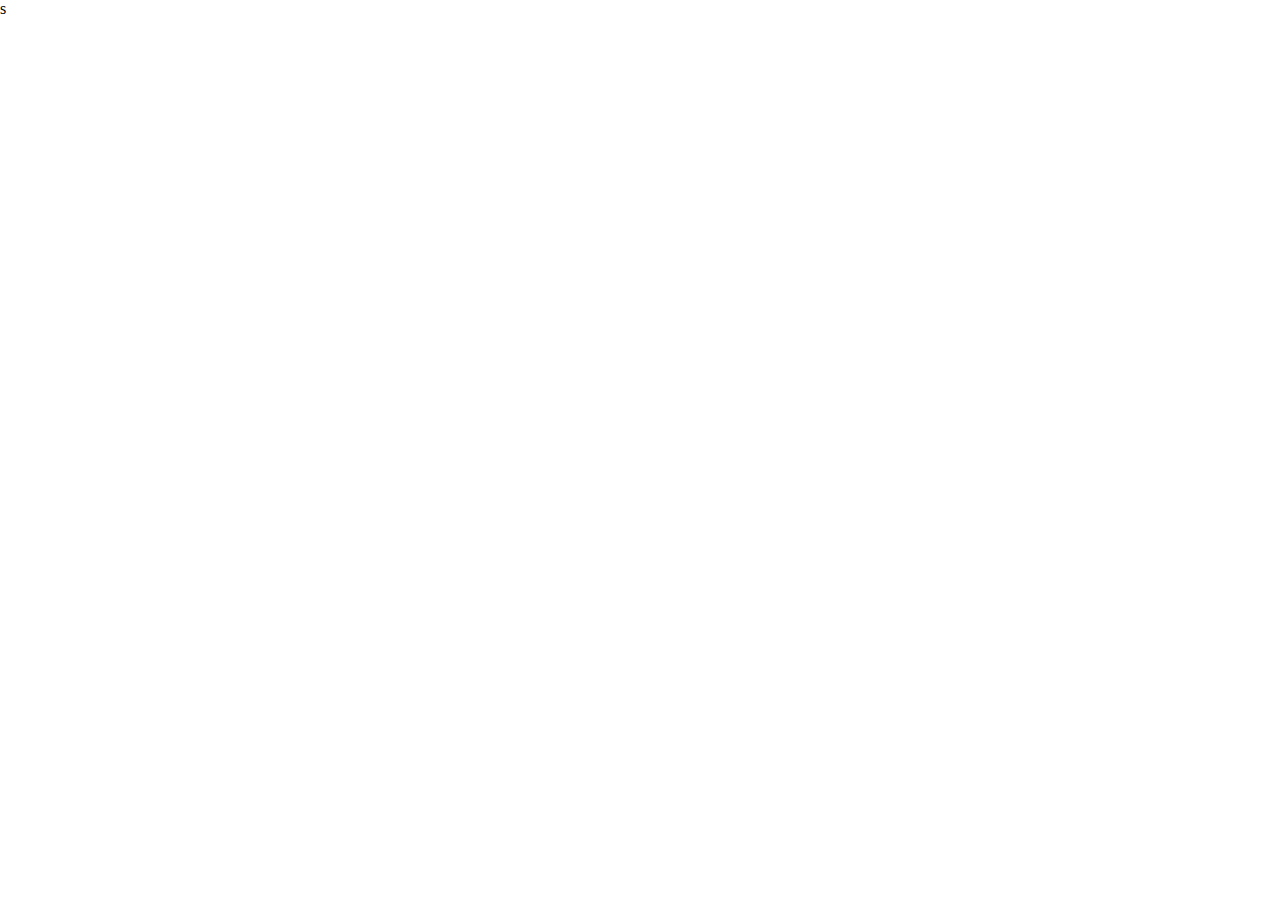
==== sign-up.html @ 7bc885a3 "Initial commit" ====
<!DOCTYPE html>
<html lang="en">
<head>
    <meta charset="UTF-8">
    <meta http-equiv="X-UA-Compatible" content="IE=edge">
    <meta name="viewport" content="width=device-width, initial-scale=1.0">
    <title>Sign Up Today!</title>
    <link rel="stylesheet" type="text/css" href="/stylesheet.css" />s
</head>
<body>
    <div class="sign-up-form">
        <div class="banner">

        </div>
        
    </div>
</body>
</html>
---- stylesheet.css ----
body {
    margin: 0;
    padding: 0;
}
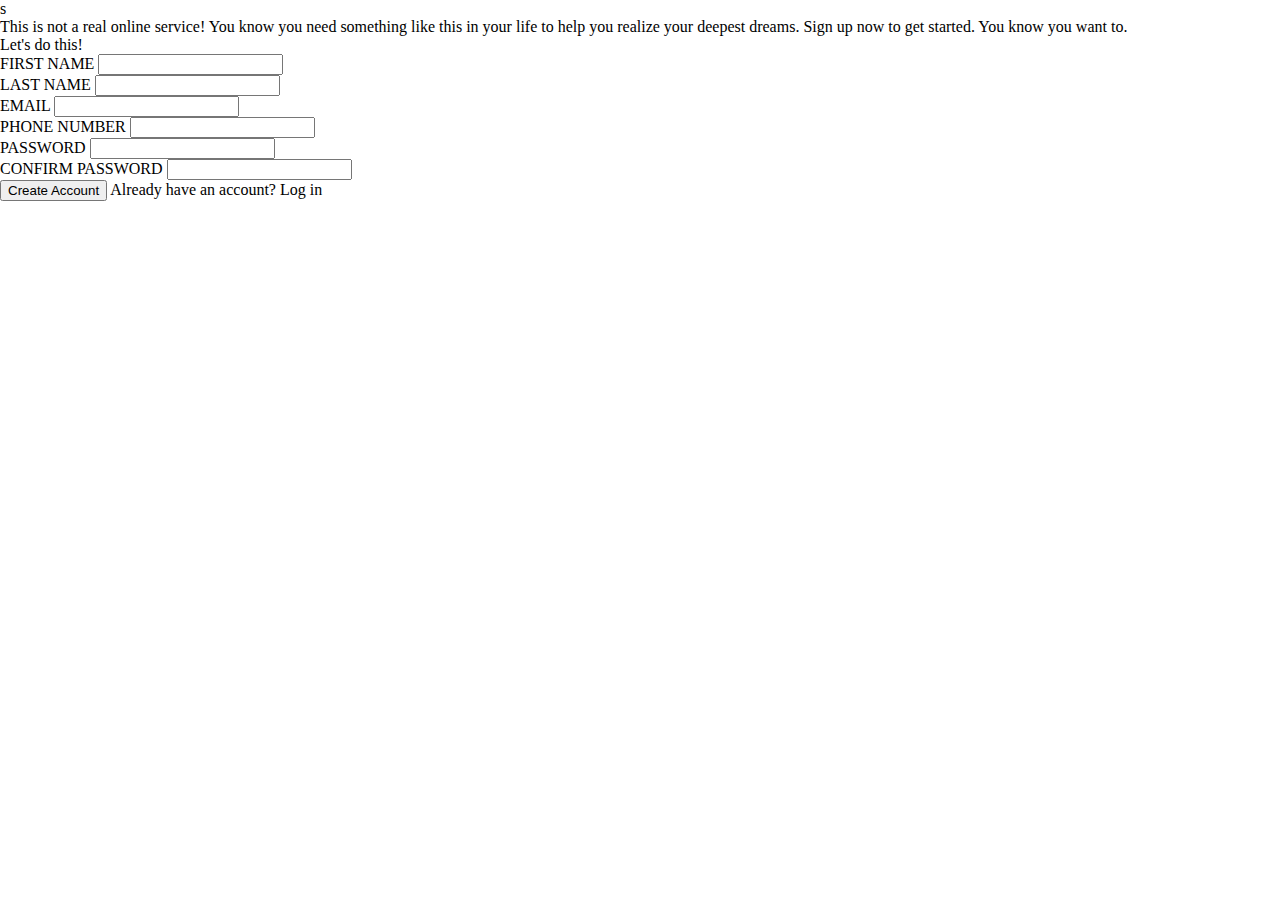
==== commit 636887e1: "write raw html scaffold for the page" ====
--- a/sign-up.html
+++ b/sign-up.html
@@ -10,9 +10,59 @@
 <body>
     <div class="sign-up-form">
         <div class="banner">
+            <div class="logo-wrapper">
 
+            </div>
         </div>
-        
+
+        <div class="content-wrapper">
+            <div class="top-content">
+                This is not a real online service! You know you need something 
+                like this in your life to help you realize your deepest dreams. 
+                Sign up now to get started. 
+                
+                You know you want to.
+            </div>
+
+            <div class="forms-wrapper">
+                Let's do this!
+
+                <div class="forms">
+                    <form method="POST">
+                        <div>
+                            <label for="first_name">FIRST NAME</label>
+                            <input type="text" id="first_name" name="first_name">
+                        </div>
+                        <div>
+                            <label for="last_name">LAST NAME</label>
+                            <input type="text" id="last_name" name="last_name">
+                        </div>
+                        <div>
+                            <label for="email">EMAIL</label>
+                            <input type="email" id="email" name="email">
+                        </div>
+                        <div>
+                            <label for="phone_number">PHONE NUMBER</label>
+                            <input type="number" id="phone_number" name="phone_number">
+                        </div>
+                        <div>
+                            <label for="password">PASSWORD</label>
+                            <input type="password" id="password" name="password">
+                        </div>
+                        <div>
+                            <label for="confirm_password">CONFIRM PASSWORD</label>
+                            <input type="password" id="confirm_password">
+                        </div>  
+                    </form>
+                </div>
+            </div>
+
+            <div class="bottom-content">
+                <button>Create Account</button>
+
+                Already have an account? Log in
+            </div>  
+        </div>
     </div>
 </body>
 </html>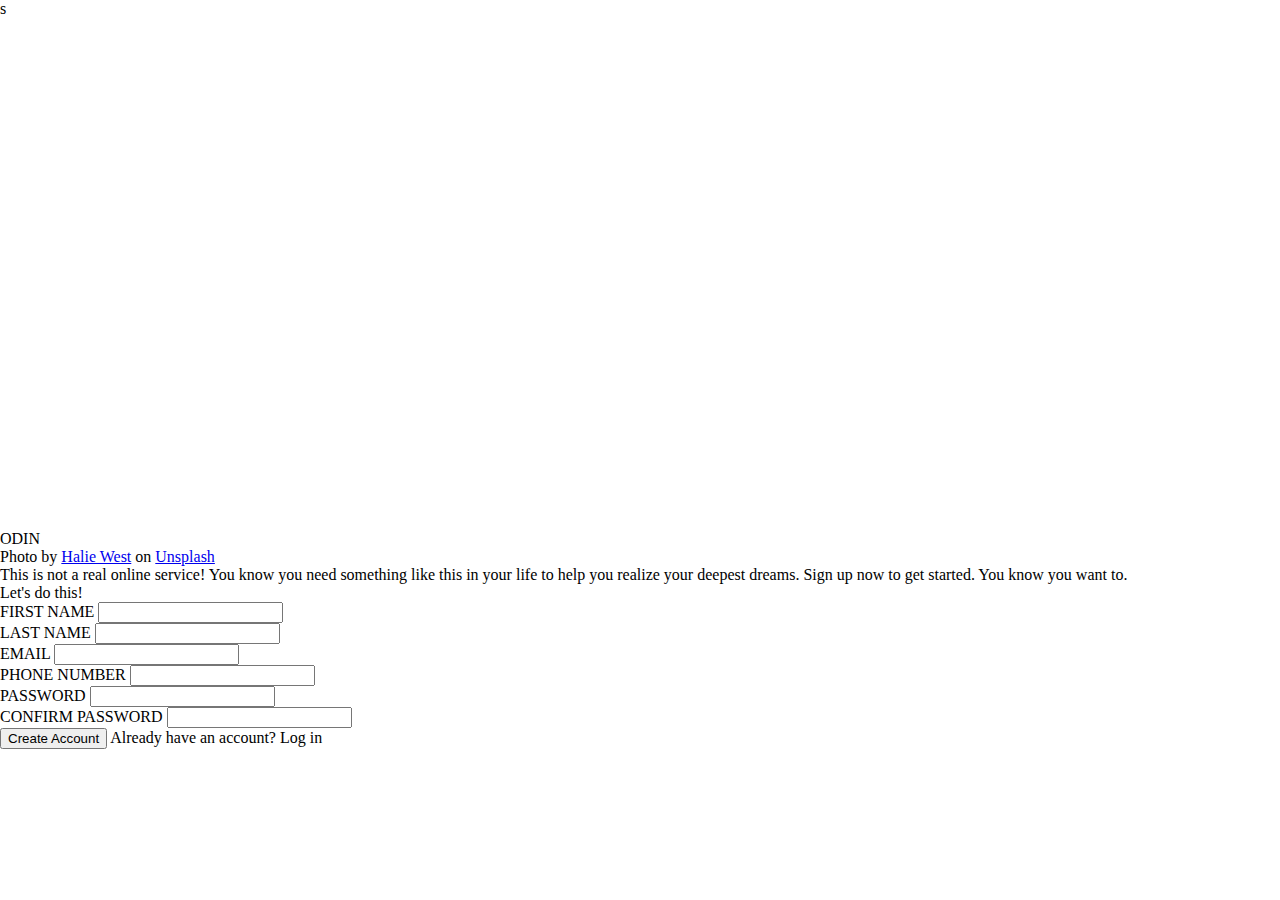
==== commit b8470253: "add scaffolding to banner side" ====
--- a/sign-up.html
+++ b/sign-up.html
@@ -11,8 +11,15 @@
     <div class="sign-up-form">
         <div class="banner">
             <div class="logo-wrapper">
+                <img src="images/odin-lined.png">
+                <div class="logo-text">
+                    ODIN
+                </div>
+            </div>
 
-            </div>
+            <div class="logo-attribution">
+                Photo by <a href="https://unsplash.com/@haliewestphoto?utm_source=unsplash&utm_medium=referral&utm_content=creditCopyText">Halie West</a> on <a href="https://unsplash.com/photos/25xggax4bSA?utm_source=unsplash&utm_medium=referral&utm_content=creditCopyText">Unsplash</a>
+              </div>
         </div>
 
         <div class="content-wrapper">
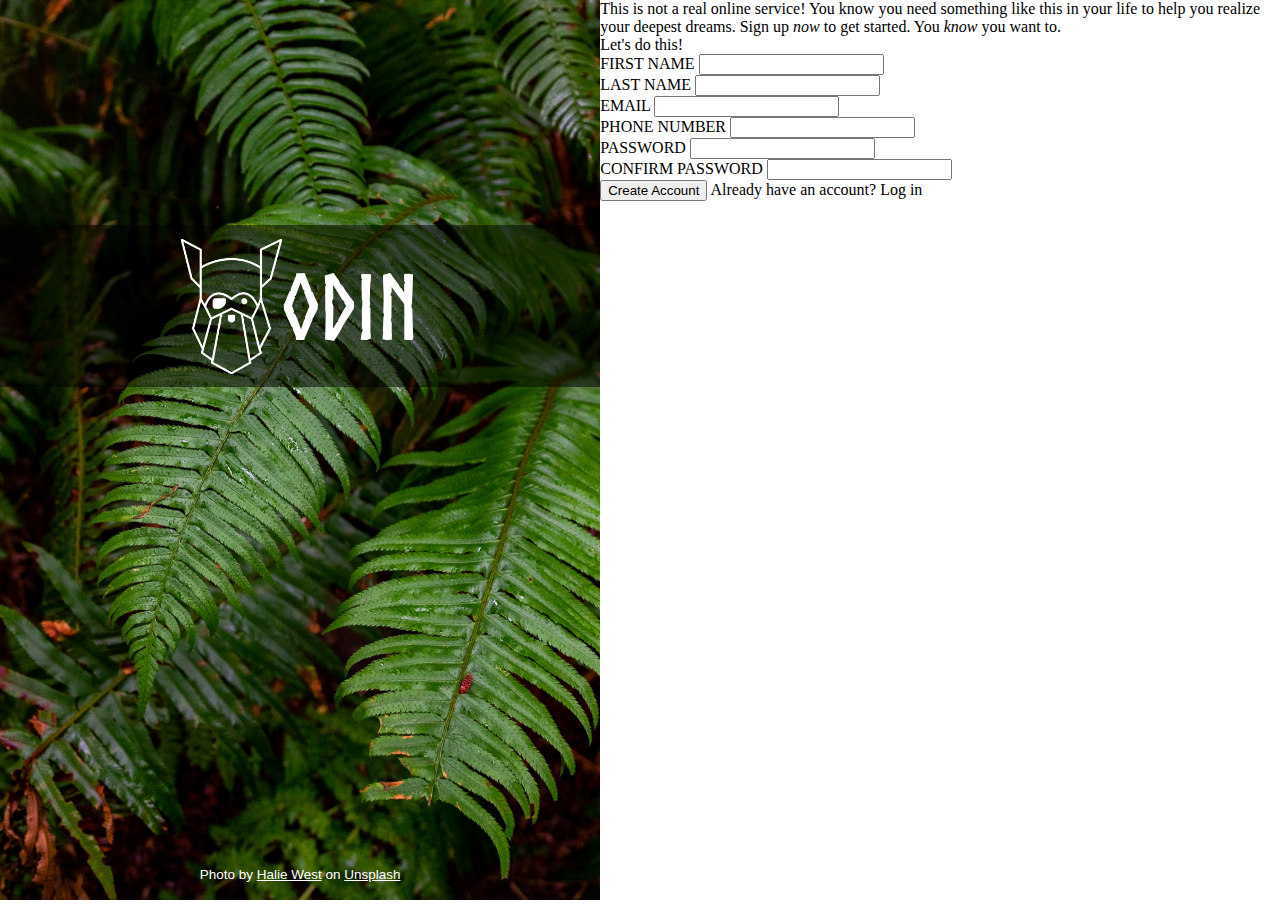
==== commit 4f522e08: "complete style for left banner" ====
--- a/sign-up.html
+++ b/sign-up.html
@@ -5,13 +5,15 @@
     <meta http-equiv="X-UA-Compatible" content="IE=edge">
     <meta name="viewport" content="width=device-width, initial-scale=1.0">
     <title>Sign Up Today!</title>
-    <link rel="stylesheet" type="text/css" href="/stylesheet.css" />s
+    <link rel="stylesheet" type="text/css" href="stylesheet.css" />
 </head>
 <body>
     <div class="sign-up-form">
         <div class="banner">
+            <img src="images/halie-west-25xggax4bSA-unsplash.jpg" class="banner-image">
+
             <div class="logo-wrapper">
-                <img src="images/odin-lined.png">
+                <img src="images/odin-lined.png" class="logo-image">
                 <div class="logo-text">
                     ODIN
                 </div>
@@ -19,16 +21,16 @@
 
             <div class="logo-attribution">
                 Photo by <a href="https://unsplash.com/@haliewestphoto?utm_source=unsplash&utm_medium=referral&utm_content=creditCopyText">Halie West</a> on <a href="https://unsplash.com/photos/25xggax4bSA?utm_source=unsplash&utm_medium=referral&utm_content=creditCopyText">Unsplash</a>
-              </div>
+            </div>
         </div>
 
         <div class="content-wrapper">
             <div class="top-content">
                 This is not a real online service! You know you need something 
                 like this in your life to help you realize your deepest dreams. 
-                Sign up now to get started. 
+                Sign up <em>now</em> to get started. 
                 
-                You know you want to.
+                You <em>know</em> you want to.
             </div>
 
             <div class="forms-wrapper">
--- a/stylesheet.css
+++ b/stylesheet.css
@@ -1,5 +1,66 @@
+:root {
+    overflow: hidden;
+}
+
+@font-face {
+    font-family: 'Norse Bold';
+    src: url('fonts/Norse-Bold.otf') format('opentype')
+}
+
 body {
     margin: 0;
     padding: 0;
 }
 
+.sign-up-form {
+    display: flex;
+    flex-direction: row;
+}
+
+.banner {
+    position: relative;
+    height: 100vh;
+}
+
+.banner-image {
+    height: 100%;
+    z-index: -1;
+}
+
+.logo-wrapper {
+    display: flex;
+    flex-direction: row;
+    justify-content: center;
+    align-items: center;
+    padding: 1.5vh 0;
+
+    position: absolute;
+    height: 15vh;
+    top: 25vh;
+    width: 100%;
+    background-color: rgb(0, 0, 0, 0.5)
+}
+
+.logo-text {
+    color: white;
+    font-family: 'Norse Bold', sans-serif;
+    font-size: 10vh;
+}
+
+.logo-image {
+    height: 100%;
+}
+
+.logo-attribution {
+    position: absolute;
+    bottom: 2vh;
+    left: 50%;
+    transform: translateX(-50%);
+    color: white;
+    font-family: sans-serif;
+    font-size: 1.5vh;
+}
+
+.logo-attribution a {
+    color: white
+}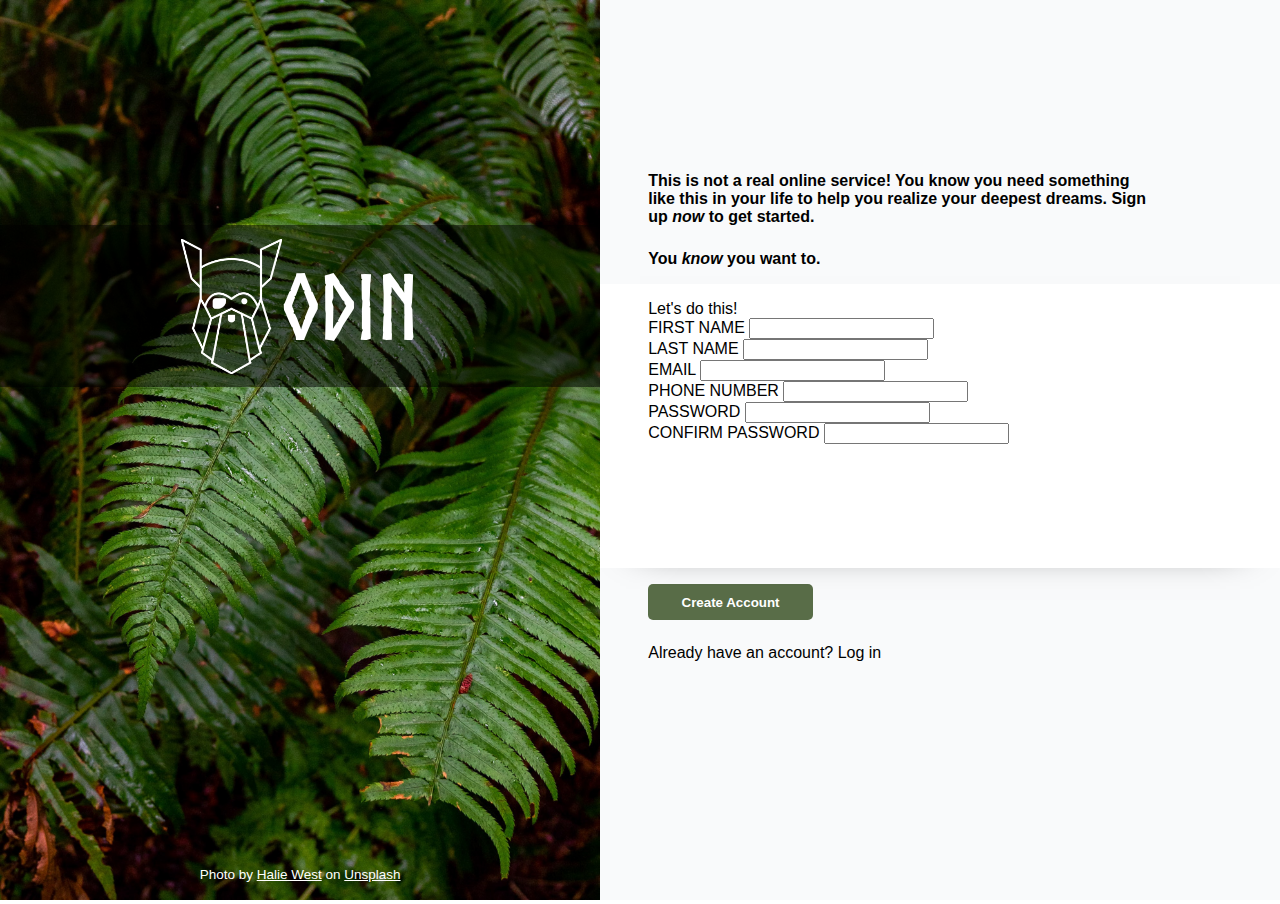
==== commit 2ab5f69c: "rough style on right columns" ====
--- a/sign-up.html
+++ b/sign-up.html
@@ -26,51 +26,54 @@
 
         <div class="content-wrapper">
             <div class="top-content">
-                This is not a real online service! You know you need something 
-                like this in your life to help you realize your deepest dreams. 
-                Sign up <em>now</em> to get started. 
-                
-                You <em>know</em> you want to.
+                <div class="text">
+                    You <em>know</em> you want to.
+                </div>      
+            
+                <div class="text">
+                    This is not a real online service! You know you need something 
+                    like this in your life to help you realize your deepest dreams. 
+                    Sign up <em>now</em> to get started. 
+                </div>    
             </div>
 
-            <div class="forms-wrapper">
-                Let's do this!
-
-                <div class="forms">
-                    <form method="POST">
-                        <div>
-                            <label for="first_name">FIRST NAME</label>
-                            <input type="text" id="first_name" name="first_name">
-                        </div>
-                        <div>
-                            <label for="last_name">LAST NAME</label>
-                            <input type="text" id="last_name" name="last_name">
-                        </div>
-                        <div>
-                            <label for="email">EMAIL</label>
-                            <input type="email" id="email" name="email">
-                        </div>
-                        <div>
-                            <label for="phone_number">PHONE NUMBER</label>
-                            <input type="number" id="phone_number" name="phone_number">
-                        </div>
-                        <div>
-                            <label for="password">PASSWORD</label>
-                            <input type="password" id="password" name="password">
-                        </div>
-                        <div>
-                            <label for="confirm_password">CONFIRM PASSWORD</label>
-                            <input type="password" id="confirm_password">
-                        </div>  
-                    </form>
-                </div>
+            <div class="form-wrapper">
+                <form method="POST" class="forms">
+                    <div class="title">
+                        Let's do this!
+                    </div>
+                    <div class="form-field">
+                        <label for="first_name">FIRST NAME</label>
+                        <input type="text" id="first_name" name="first_name">
+                    </div>
+                    <div class="form-field">
+                        <label for="last_name">LAST NAME</label>
+                        <input type="text" id="last_name" name="last_name">
+                    </div>
+                    <div class="form-field">
+                        <label for="email">EMAIL</label>
+                        <input type="email" id="email" name="email">
+                    </div>
+                    <div class="form-field">
+                        <label for="phone_number">PHONE NUMBER</label>
+                        <input type="number" id="phone_number" name="phone_number">
+                    </div>
+                    <div class="form-field">
+                        <label for="password">PASSWORD</label>
+                        <input type="password" id="password" name="password">
+                    </div>
+                    <div class="form-field">
+                        <label for="confirm_password">CONFIRM PASSWORD</label>
+                        <input type="password" id="confirm_password">
+                    </div>  
+                </form>
             </div>
-
             <div class="bottom-content">
-                <button>Create Account</button>
+                <button class="create-acc-btn">Create Account</button>
 
                 Already have an account? Log in
             </div>  
+            
         </div>
     </div>
 </body>
--- a/stylesheet.css
+++ b/stylesheet.css
@@ -1,5 +1,6 @@
 :root {
     overflow: hidden;
+    font-family: sans-serif;
 }
 
 @font-face {
@@ -57,10 +58,55 @@
     left: 50%;
     transform: translateX(-50%);
     color: white;
-    font-family: sans-serif;
     font-size: 1.5vh;
 }
 
 .logo-attribution a {
     color: white
+}
+
+.content-wrapper {
+    display: flex;
+    flex-direction: column;
+    justify-content: center;
+}
+
+.content-wrapper>div {
+    flex: 1;
+}
+
+.top-content {
+    background-color: rgb(249, 250, 251);
+    padding: 1em 8em 1em 3em;
+    font-weight: bold;
+
+    display: flex;
+    flex-direction: column-reverse;
+    gap: 1.5em;
+}
+
+.form-wrapper {
+    padding: 1em 8em 1em 3em;
+    box-shadow: 0 12px 40px -40px black;
+    z-index: 0;
+}
+
+.bottom-content {
+    background-color: rgb(249, 250, 251);
+    padding: 1em 8em 4em 3em;
+
+    display: flex;
+    flex-direction: column;
+    align-self: unset;
+    gap: 1.5em;
+}
+
+.create-acc-btn {
+    align-self: flex-start;
+    padding: 0.8em 2.5em;
+    border-radius: 5px;
+    border-width: 0;
+    background-color: rgb(89, 109, 72);
+    color: white;
+    font-weight: bold;
 }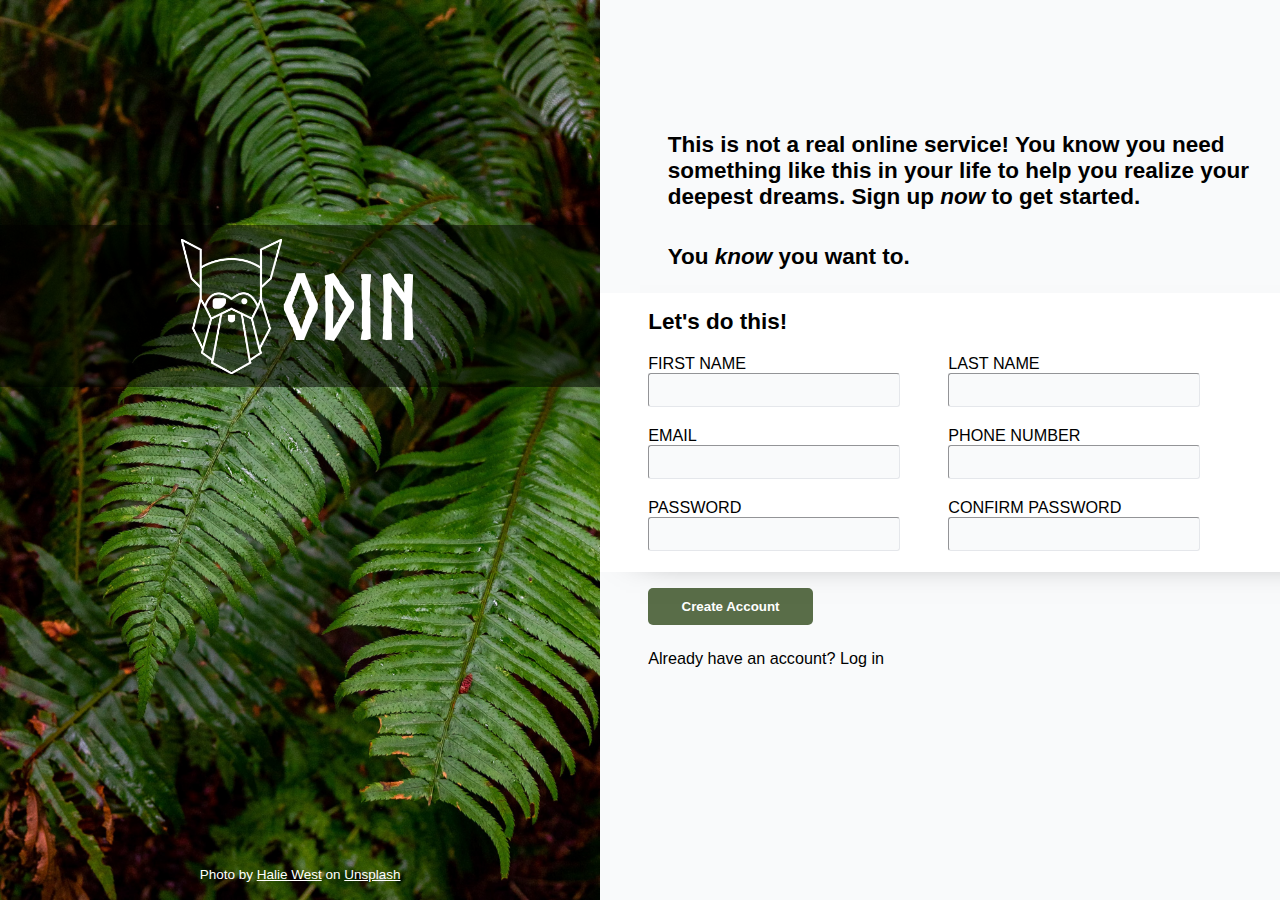
==== commit d42ec220: "style input form" ====
--- a/sign-up.html
+++ b/sign-up.html
@@ -38,40 +38,50 @@
             </div>
 
             <div class="form-wrapper">
-                <form method="POST" class="forms">
+                <form method="POST" class="form">
                     <div class="title">
                         Let's do this!
                     </div>
-                    <div class="form-field">
-                        <label for="first_name">FIRST NAME</label>
-                        <input type="text" id="first_name" name="first_name">
+                    <div class="form-field-row">
+                        <div class="form-field">
+                            <label for="first_name">FIRST NAME</label>
+                            <input type="text" id="first_name" name="first_name" class="input-field">
+                        </div>
+                        <div class="form-field">
+                            <label for="last_name">LAST NAME</label>
+                            <input type="text" id="last_name" name="last_name" class="input-field">
+                        </div>
                     </div>
-                    <div class="form-field">
-                        <label for="last_name">LAST NAME</label>
-                        <input type="text" id="last_name" name="last_name">
+
+                    <div class="form-field-row">
+                        <div class="form-field">
+                            <label for="email">EMAIL</label>
+                            <input type="email" id="email" name="email" class="input-field">
+                        </div>
+                        <div class="form-field">
+                            <label for="phone_number">PHONE NUMBER</label>
+                            <input type="tel" id="phone_number" name="phone_number" class="input-field">
+                        </div>
                     </div>
-                    <div class="form-field">
-                        <label for="email">EMAIL</label>
-                        <input type="email" id="email" name="email">
+
+                    <div class="form-field-row">
+                        <div class="form-field">
+                            <label for="password">PASSWORD</label>
+                            <input type="password" id="password" name="password" class="input-field">
+                        </div>
+                        <div class="form-field">
+                            <label for="confirm_password">CONFIRM PASSWORD</label>
+                            <input type="password" id="confirm_password" class="input-field">
+                        </div>  
                     </div>
-                    <div class="form-field">
-                        <label for="phone_number">PHONE NUMBER</label>
-                        <input type="number" id="phone_number" name="phone_number">
-                    </div>
-                    <div class="form-field">
-                        <label for="password">PASSWORD</label>
-                        <input type="password" id="password" name="password">
-                    </div>
-                    <div class="form-field">
-                        <label for="confirm_password">CONFIRM PASSWORD</label>
-                        <input type="password" id="confirm_password">
-                    </div>  
                 </form>
             </div>
             <div class="bottom-content">
                 <button class="create-acc-btn">Create Account</button>
-
-                Already have an account? Log in
+                
+                <div class="login">
+                    Already have an account? Log in
+                </div>
             </div>  
             
         </div>
--- a/stylesheet.css
+++ b/stylesheet.css
@@ -83,12 +83,55 @@
     display: flex;
     flex-direction: column-reverse;
     gap: 1.5em;
+
+    font-size: 2.5vh;
 }
 
 .form-wrapper {
-    padding: 1em 8em 1em 3em;
+    padding: 1em 16em 1em 3em;
     box-shadow: 0 12px 40px -40px black;
     z-index: 0;
+}
+
+.form {
+    display: flex;
+    flex-direction: column;
+    gap: 1.2em;
+    width: 100%;
+}
+
+.title {
+    font-size: 2.5vh;
+    font-weight: bold;
+}
+
+.form-field-row {
+    display: flex;
+    flex-direction: row;
+    gap: 3em;
+}
+
+.form-field {
+    font-size: 1.8vh;
+    display: flex;
+    flex-direction: column;
+    flex-grow: 1;
+}
+
+.input-field {
+    border-radius: 3px;
+    border-width: 1px;
+    border-color: #E5E7EB;
+    background-color: rgb(249, 250, 251);
+    font-size: 2vh;
+    padding: 0.3em 0.5em;
+    box-shadow: none;
+    outline: none;
+}
+
+.input-field:focus {
+    border-color: #0055ff;
+    box-shadow: 0 2px 2px rgb(0, 0, 0, 0.5);
 }
 
 .bottom-content {
@@ -109,4 +152,8 @@
     background-color: rgb(89, 109, 72);
     color: white;
     font-weight: bold;
+}
+
+.login {
+    font-size: 1.8vh;
 }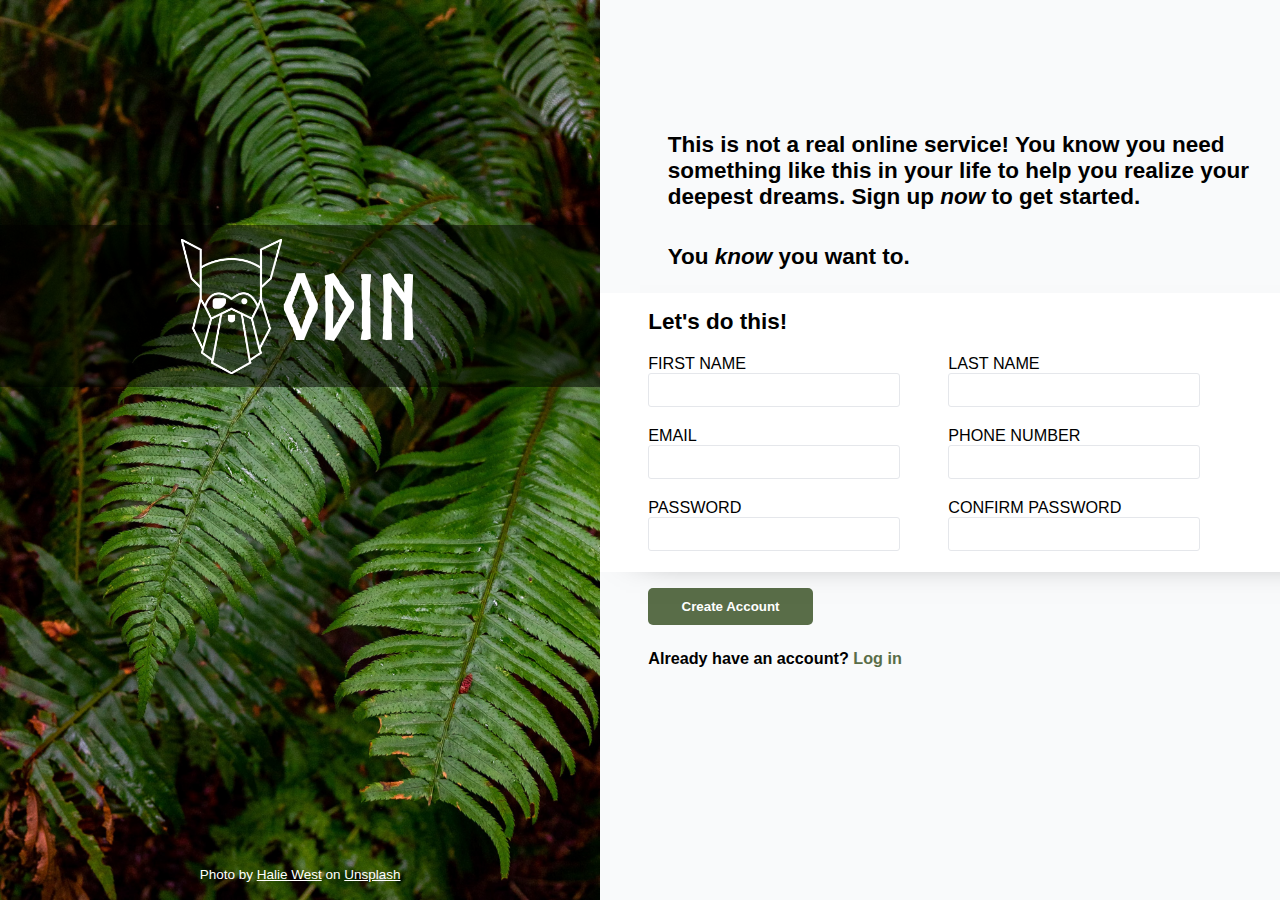
==== commit 0a802604: "restyle input field" ====
--- a/sign-up.html
+++ b/sign-up.html
@@ -80,7 +80,7 @@
                 <button class="create-acc-btn">Create Account</button>
                 
                 <div class="login">
-                    Already have an account? Log in
+                    Already have an account? <a href="" class="login-link">Log in</a>
                 </div>
             </div>  
             
--- a/stylesheet.css
+++ b/stylesheet.css
@@ -121,8 +121,9 @@
 .input-field {
     border-radius: 3px;
     border-width: 1px;
+    border-style: solid;
     border-color: #E5E7EB;
-    background-color: rgb(249, 250, 251);
+    background-color: white;
     font-size: 2vh;
     padding: 0.3em 0.5em;
     box-shadow: none;
@@ -131,7 +132,7 @@
 
 .input-field:focus {
     border-color: #0055ff;
-    box-shadow: 0 2px 2px rgb(0, 0, 0, 0.5);
+    box-shadow: 1px 1px 3px rgb(0, 0, 0, 0.5);
 }
 
 .bottom-content {
@@ -156,4 +157,10 @@
 
 .login {
     font-size: 1.8vh;
+    font-weight: bold;
+}
+
+.login-link {
+    text-decoration: none;
+    color: rgb(89, 109, 72);
 }